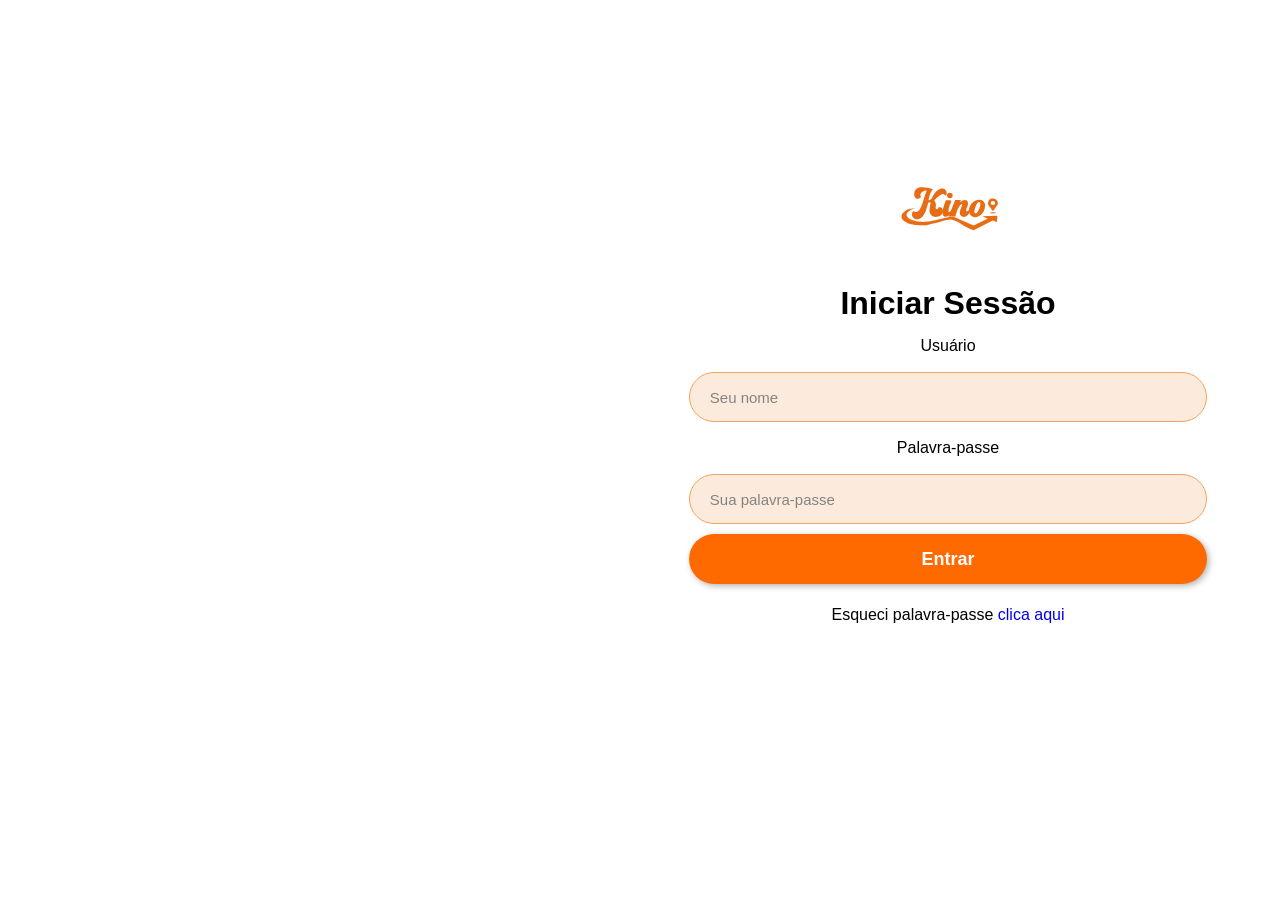
==== frontend/src/views/login/login.html @ 4c3218d9 "fix: alteração no svg e o png da pasta public /// fix: alteração no front da pagina de login" ====
<!DOCTYPE html>
<html lang="pt">

<head>
    <meta charset="UTF-8">
    <meta name="viewport" content="width=device-width, initial-scale=1.0">
    <link rel="icon" href="../../../public/kino.svg">
    <link rel="stylesheet" href="login.css">
    <title>Login</title>
</head>

<body>
    <!--div que contem a imgem do delivery-->
    <div class="img">
        <!-- aqui esta a imagem do homem da byke-->

    </div>
    <!-- div formulario-->
    <div class=" formulario">
        <!--Logo do kino-->
        <img src="../../../public/kino (1).svg" alt="logotipo do kino" width="80px" height="80px" id="logo">
        <H1>Iniciar Sessão</H1>
        <!--formulario de login, com oss seus respetivos campos-->
        <form id="form">
            <label for="user">Usuário</label>
            <input type="text" id="user" placeholder="Seu nome" required>
            <label for="senha">Palavra-passe</label>
            <input type="password" id="senha" placeholder="Sua palavra-passe" autocomplete="no"
                required>
            <button type="submit" id="btn">
                <div class="load">
                    <div class="loading"></div>
                </div>Entrar
            </button>
            <p>Esqueci palavra-passe <a href="#">clica aqui</a></p>
            <!--Div para sessao de outra forma, face ou google
        <div class="logarFaceGoogle">
            <a href="#"><img src="../../icons/facebook.svg" alt="icon facebook" width="40px" height="40px"></a>
            <a href="#" ><img src="../../icons/google-circle.svg" alt="icon google" width="40px" height="40px"></a>
        </div>-->
        </form>

        <!--  <p>Não tem conta? <a href="#" id="criar">Criar</a></p>-->

    </div>
    <!--Div que vai mostrar notificação de erro de login-->
    <div class="notificacao">
        <p>Erro, senha ou usuário errado!</p>
    </div>

    <script src="login.js"></script>
</body>

</html>
---- frontend/src/views/login/login.css ----
* {
  margin: 0;
  padding: 0;
  box-sizing: border-box;
}

/* ── MOBILE ≤ 480px ── */
@media (max-width: 480px) {
  body {
    height: 100vh;
    width: 100%;
    display: flex;
    flex-direction: column;
    align-items: center;
    font-family: Arial, Helvetica, sans-serif;
  }

  .img {
    position: fixed;
    top: 0;
    right: 0;
    left: 0;
    height: 100vh;
    z-index: -1;
    background-image: url(../../../public/kinoDelivery.png);
    background-position: center;
    background-size: cover;
    background-repeat: no-repeat;
  }

  .formulario {
    display: flex;
    flex-direction: column;
    align-items: center;
    height: 75vh;
    width: 90%;
    background-color: rgba(255, 255, 255, 0.903);
    border-radius: 10px;
    margin: auto 0;
  }

  #form {
    width: 90%;
    height: auto;
    gap: 4px;
    display: flex;
    flex-direction: column;
    justify-content: center;
  }

  /* inputs corrigidos */
  #form input {
    height: 40px;
    margin: 5px 0;
    border: 1.5px solid #ff7b00;
    border-radius: 50px;
    background-color: #FCEBDC;
    padding: 0px 20px;
    outline: none;
    font-size: 14px;
    color: #333;
    margin: 3px 0;
  }

  #form input::placeholder {
    color: #757575e2;
  }

  /*label Form*/
  #form label{
    margin: 10px 0 10px 0;
    font-weight: 540;
    text-align: center;
  }

  /* botão corrigido */
  #btn {
    height: 40px;
    background-color: #ff6A00;
    border-radius: 50px;
    color: #fff;
    font-size: 18px;
    font-weight: bold;
    border: none;
    box-shadow: 2px 2px 6px rgba(0, 0, 0, 0.3);
    margin: 3px 0;
    display: flex;
    align-items: center;
    justify-content: center;
    cursor: pointer;
  }

  .load {
    width: 20px;
    height: 20px;
    background-color: transparent;
    border-radius: 50px;
    margin: 0 5px;
    overflow: hidden;
    animation: load 2s infinite ease;
    display: none;
  }

  .loading {
    width: 20px;
    height: 20px;
    border-radius: 50px;
    border: 2px #fff solid;
    border-top: 2px #ff6A00 solid;
  }

  @keyframes load {
    0% {
      transform: rotate(0deg);
    }

    100% {
      transform: rotate(360deg);
    }
  }

  .mostrar-load {
    display: block;
  }

  #form p {
    margin: 8px 0;
    text-align: center;
  }

  #form p a {
    text-decoration: none;
  }

  .logarFaceGoogle {
    width: 100%;
    display: flex;
    justify-content: space-around;
    align-items: center;
  }

  .logarFaceGoogle button {
    height: 35px;
    width: 80px;
    border: 1px orangered solid;
    border-radius: 50px;
  }

  .notificacao {
    height: 60px;
    width: 220px;
    position: fixed;
    top: 10px;
    right: 0;
    z-index: 2;
    background: rgba(255, 0, 0, 0.61);
    border: 1px #ff6A00 solid;
    border-radius: 10px;
    margin: 10px 0px;
    margin-right: -220px;
    text-align: center;
    padding: 10px;
    transition: margin-right 2s ease-in-out;
  }

  .mostrar {
    margin-right: 10px;
  }
}

/* ── TABLET 481px – 769px ── */
@media (min-width: 481px) and (max-width: 769px) {
  body {
    height: 100vh;
    width: 100%;
    display: flex;
    flex-direction: column;
    align-items: center;
    font-family: Arial, Helvetica, sans-serif;
  }

  .img {
    position: fixed;
    top: 0;
    right: 0;
    left: 0;
    height: 100vh;
    z-index: -1;
    background-image: url(../../../public/kinoDelivery.png);
    background-position: center;
    background-size: cover;
    background-repeat: no-repeat;
  }

  .formulario {
    display: flex;
    flex-direction: column;
    align-items: center;
    height: 70vh;
    width: 90%;
    background-color: rgba(255, 255, 255, 0.808);
    border-radius: 10px;
    margin: auto 0;
  }

  #form {
    width: 90%;
    height: auto;
    gap: 4px;
    padding: 10px 0;
    display: flex;
    flex-direction: column;
    justify-content: center;
  }

  /* inputs corrigidos */
  #form input {
    height: 50px;
    margin: 5px 0;
    border: 1.5px solid #f4a35a;
    border-radius: 50px;
    background-color: #FCEBDC;
    padding: 0px 20px;
    outline: none;
    font-size: 15px;
    color: #333;
  }

  #form input::placeholder {
    color: #757575e2;
  }

  /*label Form*/
  #form label{
    margin: 10px 0 10px 0;
    font-weight: 540;
    text-align: center;
  }

  /* botão corrigido */
  #btn {
    height: 50px;
    background-color: #ff6A00;
    border-radius: 50px;
    color: #fff;
    font-size: 18px;
    font-weight: bold;
    border: none;
    box-shadow: 2px 2px 6px rgba(0, 0, 0, 0.3);
    margin: 3px 0;
    display: flex;
    align-items: center;
    justify-content: center;
    cursor: pointer;
  }

  .load {
    width: 20px;
    height: 20px;
    background-color: transparent;
    border-radius: 50px;
    margin: 0 5px;
    overflow: hidden;
    animation: load 2s infinite ease;
    display: none;
  }

  .loading {
    width: 20px;
    height: 20px;
    border-radius: 50px;
    border: 2px #fff solid;
    border-top: 2px #ff6A00 solid;
  }

  .mostrar-load {
    display: block;
  }

  @keyframes load {
    0% {
      transform: rotate(0deg);
    }

    100% {
      transform: rotate(360deg);
    }
  }

  #form p {
    margin: 8px 0;
    text-align: center;
  }

  #form p a {
    text-decoration: none;
  }

  .logarFaceGoogle {
    width: 100%;
    display: flex;
    justify-content: space-around;
    align-items: center;
  }

  .logarFaceGoogle button {
    height: 50px;
    width: 100px;
    border: 1px orangered solid;
    border-radius: 50px;
  }

  .notificacao {
    height: 60px;
    max-width: 500px;
    position: fixed;
    top: 10px;
    right: 0;
    z-index: 2;
    background: rgba(255, 0, 0, 0.61);
    border: 1px #ff6A00 solid;
    border-radius: 10px;
    margin: 10px 0px;
    margin-right: -500px;
    text-align: center;
    padding: 10px;
    transition: margin-right 2s ease-in-out;
  }

  .mostrar {
    margin-right: 10px;
  }
}

/* ── DESKTOP ≥ 770px ── */
@media (min-width: 770px) {
  body {
    height: 100vh;
    width: 100%;
    display: flex;
    flex-direction: row;
    align-items: center;
    font-family: Arial, Helvetica, sans-serif;
  }

  #logo {
    width: 150px;
    height: 150px;
  }

  #logo-Conta {
    width: 150px;
    height: 130px;
  }

  .img {
    height: 98vh;
    width: 50%;
    border-radius: 20px;
    margin: 0 10px;
    background-image: url(../../../public/kinoDelivery.png);
    background-position: center;
    background-size: cover;
    background-repeat: no-repeat;
  }

  .formulario {
    display: flex;
    flex-direction: column;
    align-items: center;
    height: 70vh;
    width: 45%;
    background-color: rgba(255, 255, 255, 0.808);
    border-radius: 10px;
    margin: auto 0;
  }

  #form {
    width: 90%;
    height: auto;
    gap: 4px;
    display: flex;
    flex-direction: column;
    justify-content: center;
    padding: 5px 0;
  }

  /* inputs corrigidos */
  #form input {
    height: 50px;
    margin: 3px 0;
    border: 1.5px solid #f4a35a;
    border-radius: 50px;
    background-color: #FCEBDC;
    padding: 0px 20px;
    outline: none;
    font-size: 15px;
    color: #333;
  }

  #form input::placeholder {
    color: #757575e2;
  }

  /*label Form*/
  #form label{
    margin: 10px 0 10px 0;
    font-weight: 540;
    text-align: center;
  }

  /* botão corrigido */
  #btn {
    height: 50px;
    background-color: #ff6A00;
    border-radius: 50px;
    color: #fff;
    font-size: 18px;
    font-weight: bold;
    border: none;
    box-shadow: 2px 2px 6px rgba(0, 0, 0, 0.3);
    margin: 3px 0;
    display: flex;
    align-items: center;
    justify-content: center;
    cursor: pointer;
  }

  .load {
    width: 20px;
    height: 20px;
    background-color: transparent;
    border-radius: 50px;
    margin: 0 5px;
    overflow: hidden;
    animation: load 2s infinite ease;
    display: none;
  }

  .loading {
    width: 20px;
    height: 20px;
    border-radius: 50px;
    border: 2px #fff solid;
    border-top: 2px orange solid;
  }

  .mostrar-load {
    display: block;
  }

  @keyframes load {
    0% {
      transform: rotate(0deg);
    }

    100% {
      transform: rotate(360deg);
    }
  }

  #form p {
    margin: 15px 0;
    text-align: center;
  }

  #form p a {
    text-decoration: none;
  }

  #paEntrar {
    margin: 5px 0;
  }

  .logarFaceGoogle {
    width: 100%;
    display: flex;
    justify-content: space-around;
    align-items: center;
    margin: 5px 0;
  }

  .notificacao {
    height: 60px;
    width: 300px;
    position: fixed;
    top: 10px;
    right: 0;
    z-index: 2;
    background: rgba(255, 0, 0, 0.61);
    border: 1px orange solid;
    border-radius: 10px;
    margin: 10px 0px;
    margin-right: -300px;
    text-align: center;
    padding: 10px;
    transition: margin-right 2s ease-in-out;
  }

  .mostrar {
    margin-right: 10px;
  }
}
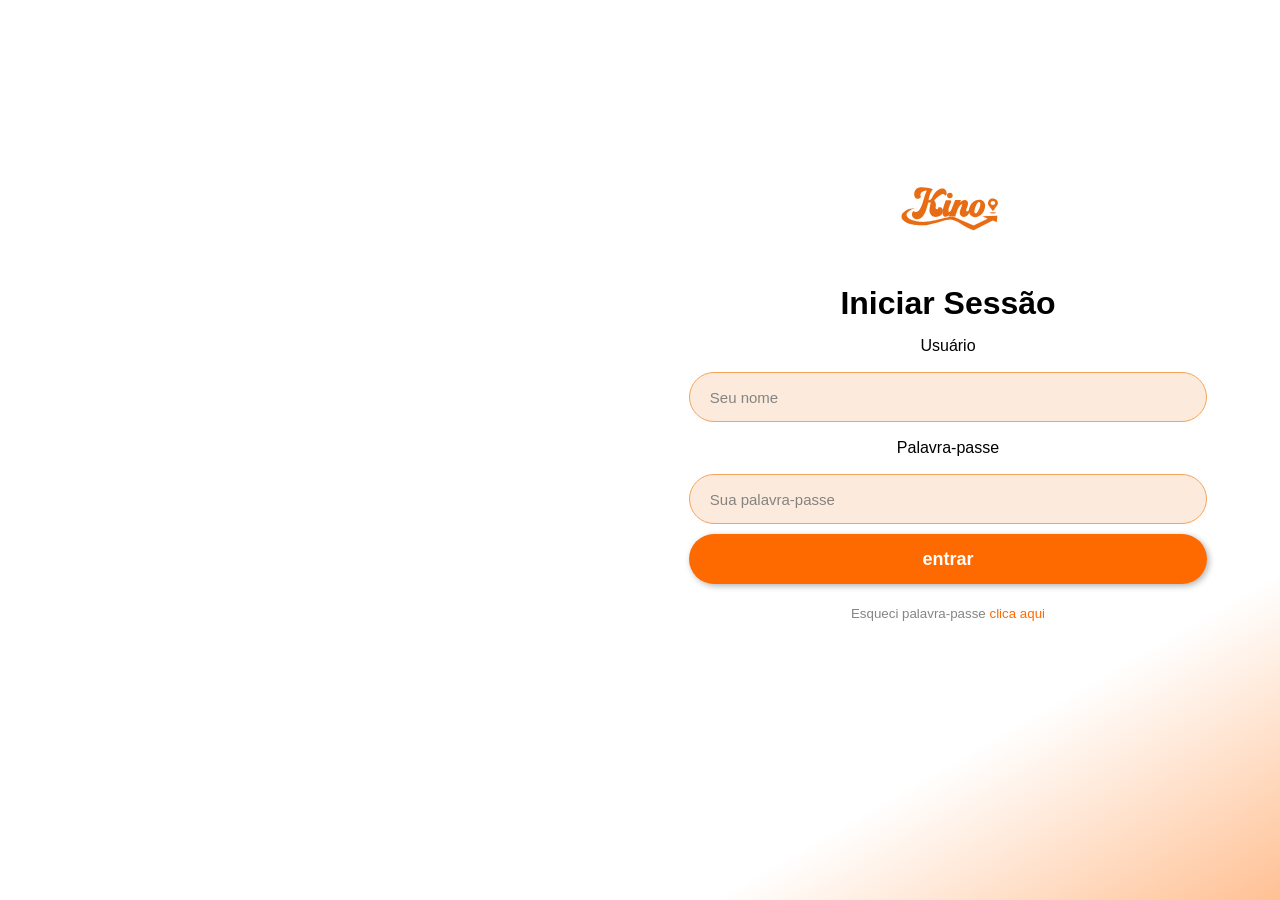
==== commit 879b486f: "fix: ultima alteração no front da pagina de login" ====
--- a/frontend/src/views/login/login.html
+++ b/frontend/src/views/login/login.html
@@ -30,7 +30,7 @@
             <button type="submit" id="btn">
                 <div class="load">
                     <div class="loading"></div>
-                </div>Entrar
+                </div>entrar
             </button>
             <p>Esqueci palavra-passe <a href="#">clica aqui</a></p>
             <!--Div para sessao de outra forma, face ou google
--- a/frontend/src/views/login/login.css
+++ b/frontend/src/views/login/login.css
@@ -34,8 +34,8 @@
     align-items: center;
     height: 75vh;
     width: 90%;
-    background-color: rgba(255, 255, 255, 0.903);
-    border-radius: 10px;
+    background: linear-gradient(330deg, #ff974d, #ffffffe7, #ffffffe7, #ffffffe7, #ffffffe7, #ffffffe7);
+    border-radius: 50px;
     margin: auto 0;
   }
 
@@ -124,11 +124,15 @@
   }
 
   #form p {
+    font-size: smaller;
+    color: #757575e2;
     margin: 8px 0;
     text-align: center;
   }
 
   #form p a {
+    
+    color: #ff6A00;
     text-decoration: none;
   }
 
@@ -198,8 +202,8 @@
     align-items: center;
     height: 70vh;
     width: 90%;
-    background-color: rgba(255, 255, 255, 0.808);
-    border-radius: 10px;
+    background: linear-gradient(330deg, #ff974d, #ffffffe7, #ffffffe7, #ffffffe7, #ffffffe7, #ffffffe7);
+    border-radius: 50px;
     margin: auto 0;
   }
 
@@ -288,11 +292,14 @@
   }
 
   #form p {
+    font-size: smaller;
+    color: #757575e2;
     margin: 8px 0;
     text-align: center;
   }
 
   #form p a {
+    color: #ff6A00;
     text-decoration: none;
   }
 
@@ -338,6 +345,7 @@
     height: 100vh;
     width: 100%;
     display: flex;
+    background: linear-gradient(330deg, #ff6a006b, #ffffff, #ffffff, #ffffff, #ffffff, #ffffff);
     flex-direction: row;
     align-items: center;
     font-family: Arial, Helvetica, sans-serif;
@@ -370,7 +378,7 @@
     align-items: center;
     height: 70vh;
     width: 45%;
-    background-color: rgba(255, 255, 255, 0.808);
+    background-color: rgba(255, 255, 255, 0);
     border-radius: 10px;
     margin: auto 0;
   }
@@ -460,11 +468,14 @@
   }
 
   #form p {
+    font-size: smaller;
+    color: #757575e2;
     margin: 15px 0;
     text-align: center;
   }
 
   #form p a {
+    color: #ff6A00;
     text-decoration: none;
   }
 
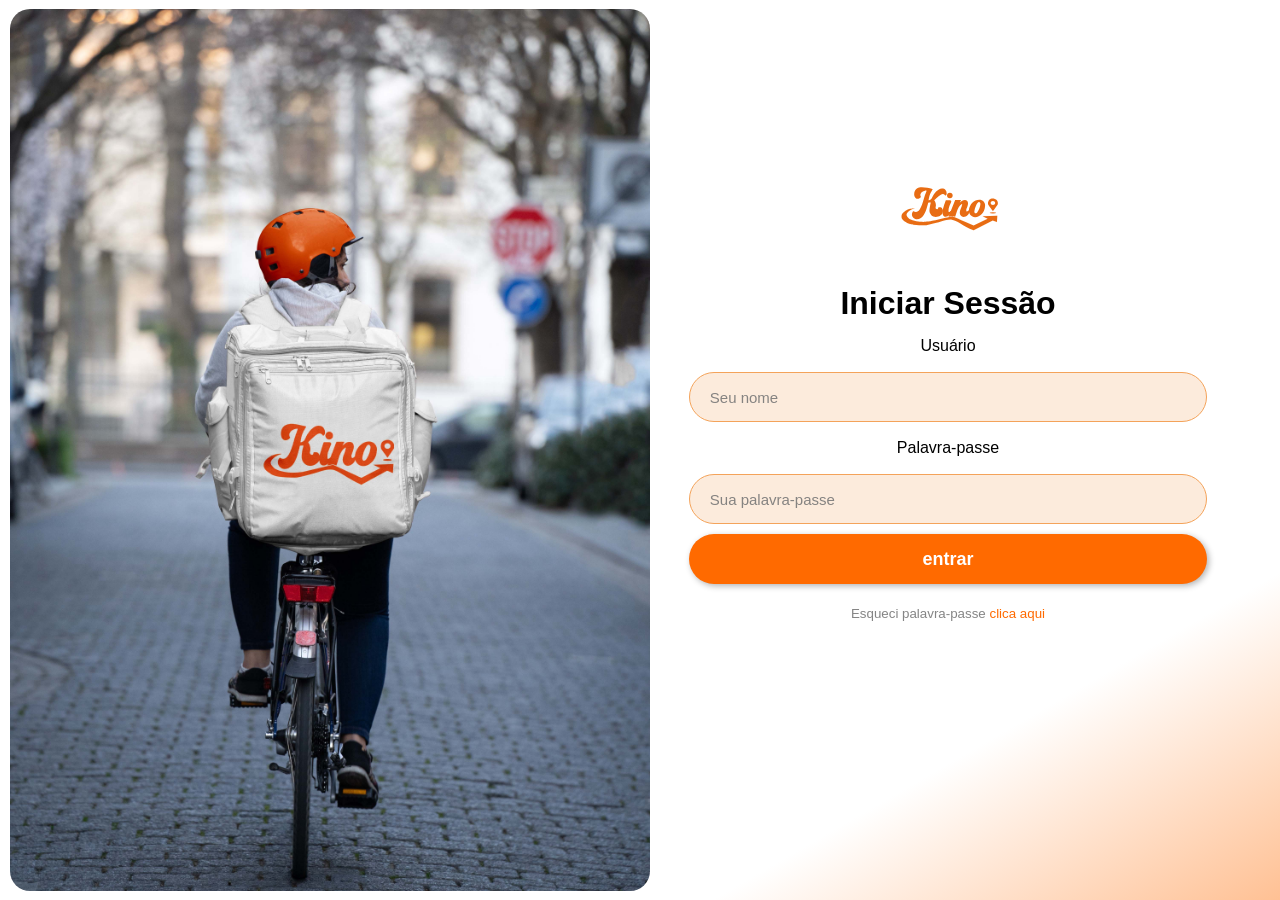
==== commit 2eca819c: "fix: alteração por uma imagem mais leve na front da pagina de login" ====
--- a/frontend/src/views/login/login.html
+++ b/frontend/src/views/login/login.html
@@ -51,4 +51,4 @@
     <script src="login.js"></script>
 </body>
 
-</html>+</html>
--- a/frontend/src/views/login/login.css
+++ b/frontend/src/views/login/login.css
@@ -22,7 +22,7 @@
     left: 0;
     height: 100vh;
     z-index: -1;
-    background-image: url(../../../public/kinoDelivery.png);
+    background-image: url(../../../public/kino\ delivery.jpg);
     background-position: center;
     background-size: cover;
     background-repeat: no-repeat;
@@ -190,7 +190,7 @@
     left: 0;
     height: 100vh;
     z-index: -1;
-    background-image: url(../../../public/kinoDelivery.png);
+    background-image: url(../../../public/kino\ delivery.jpg);
     background-position: center;
     background-size: cover;
     background-repeat: no-repeat;
@@ -366,7 +366,7 @@
     width: 50%;
     border-radius: 20px;
     margin: 0 10px;
-    background-image: url(../../../public/kinoDelivery.png);
+    background-image: url(../../../public/kino\ delivery.jpg);
     background-position: center;
     background-size: cover;
     background-repeat: no-repeat;
